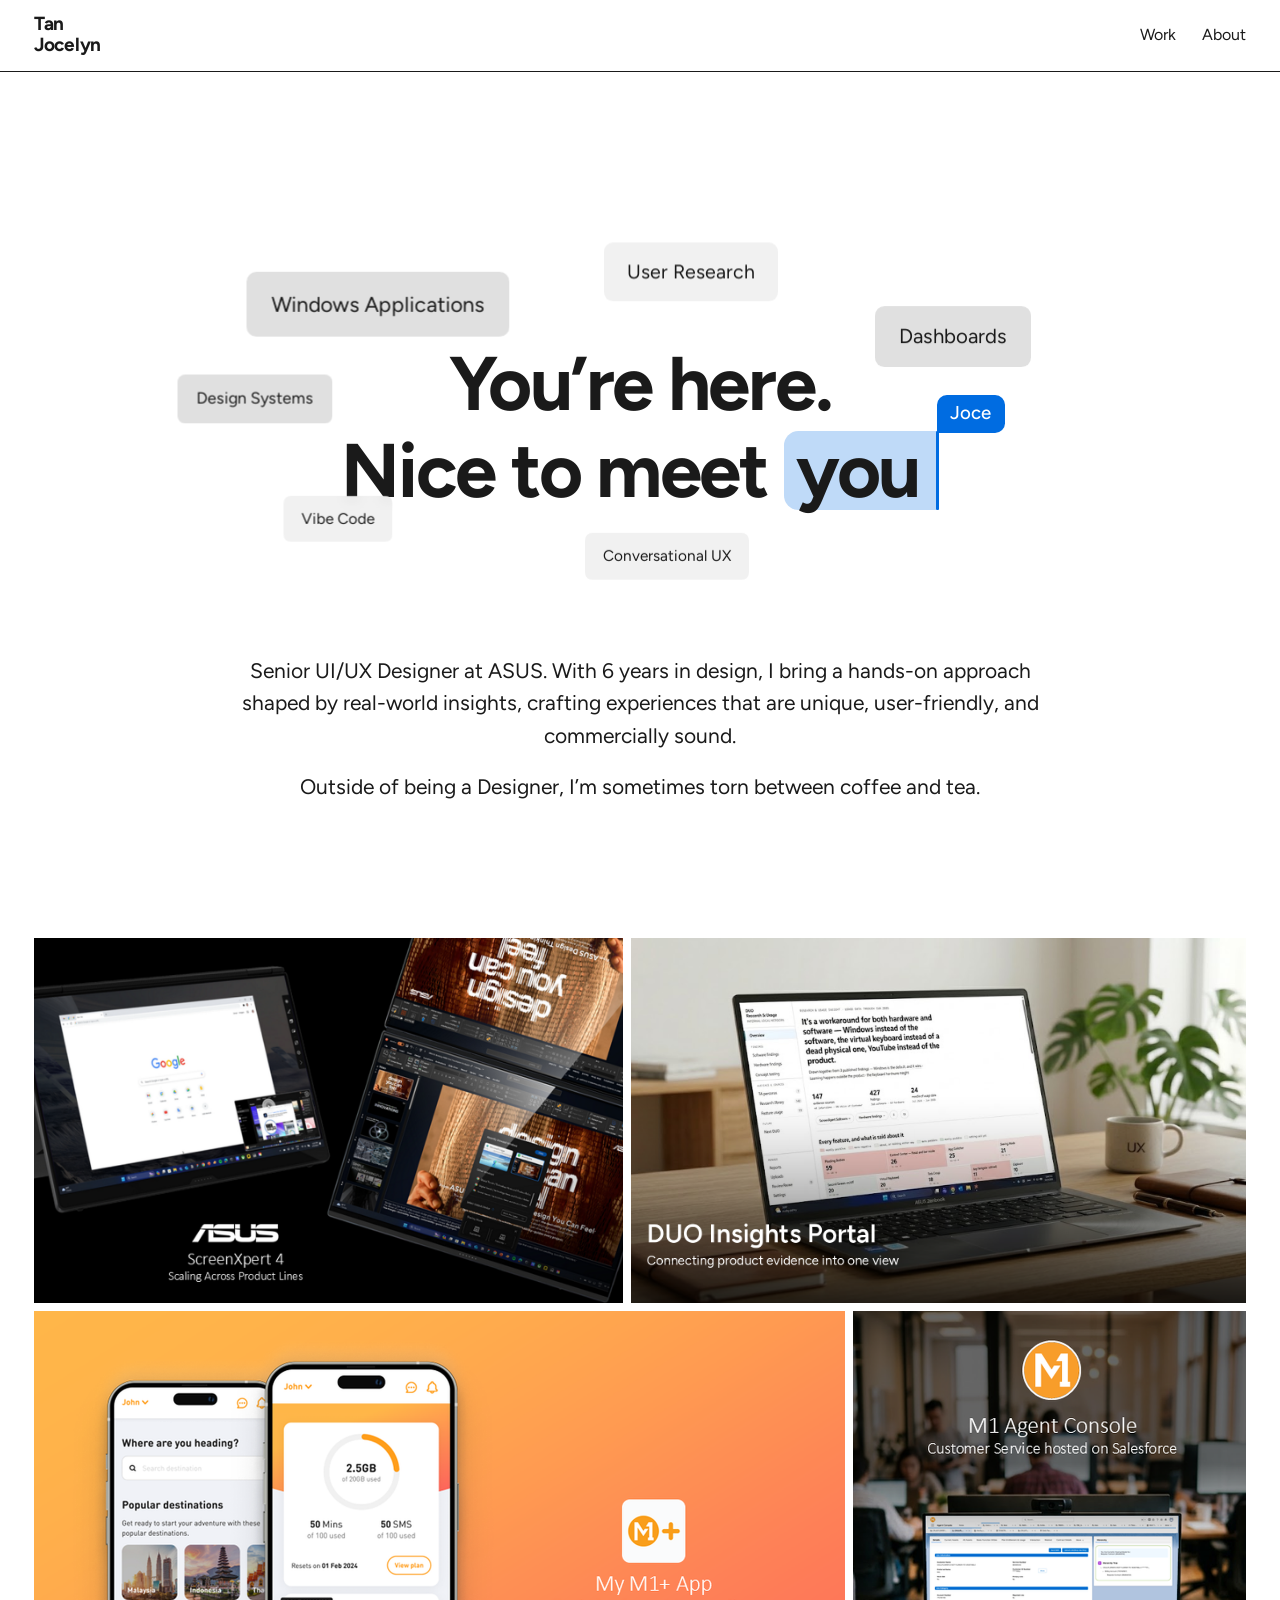
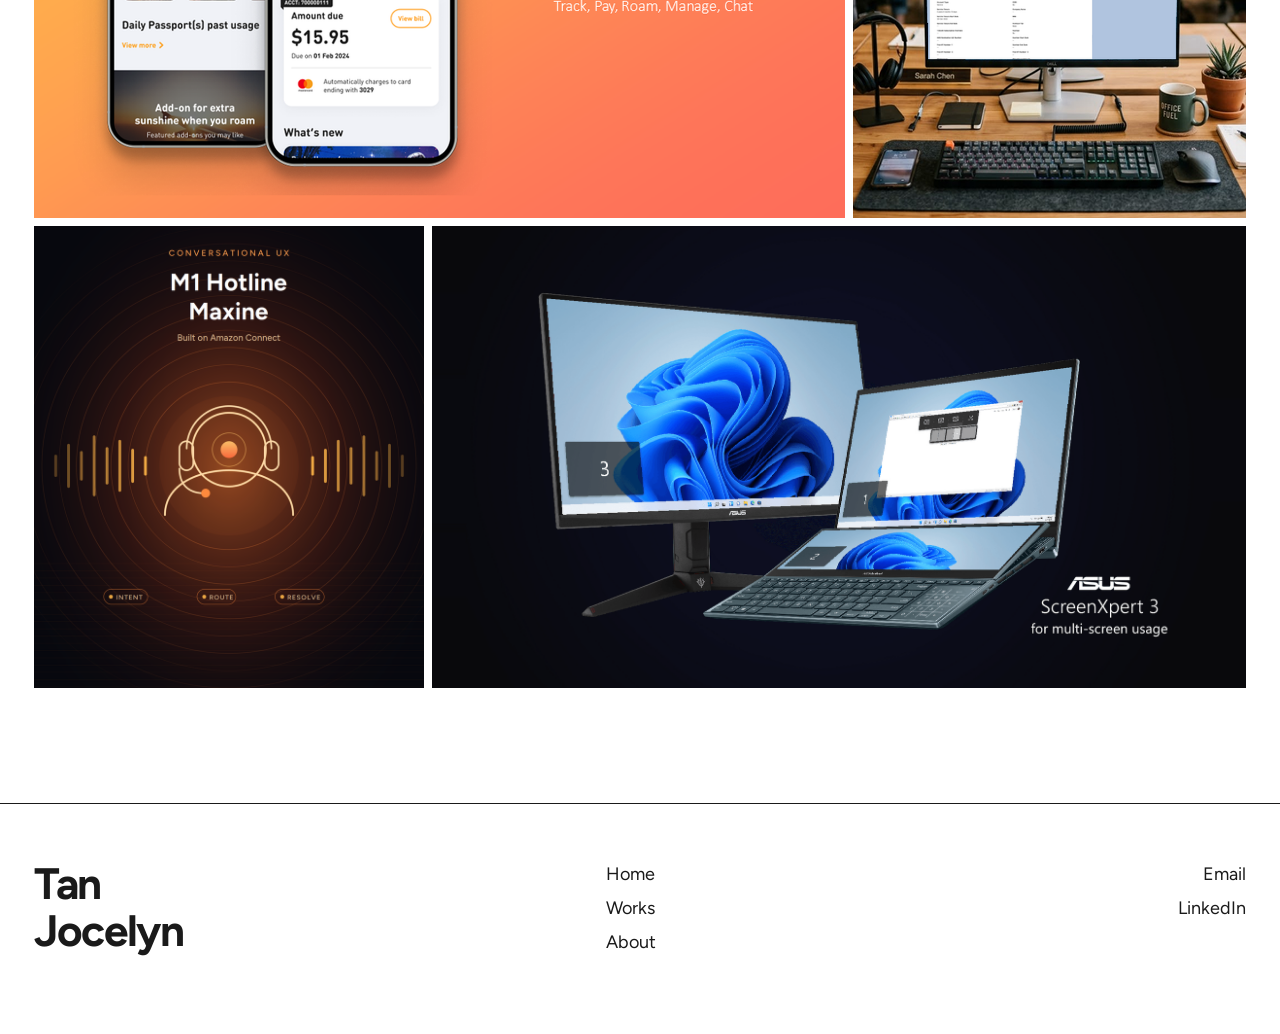
==== index.html @ 47a927bf "Portfolio Site" ====
<!DOCTYPE html>
<html lang="en" class="no-js">
<head>
<meta charset="utf-8">
<meta name="viewport" content="width=device-width, initial-scale=1">
<title>Tan Jocelyn — Product & UX Designer</title>
<meta name="description" content="Portfolio of Tan Jocelyn, a designer with over five years weaving form and experience across mobile, enterprise and multi-screen products.">

<meta property="og:title" content="Tan Jocelyn — Product &amp; UX Designer">
<meta property="og:description" content="Weaving form and experience. Selected work across mobile, enterprise and multi-screen products.">
<meta property="og:type" content="website">
<meta property="og:image" content="assets/work/my-m1-plus.png">

<link rel="preconnect" href="https://fonts.googleapis.com">
<link rel="preconnect" href="https://fonts.gstatic.com" crossorigin>
<link href="https://fonts.googleapis.com/css2?family=Figtree:wght@300;400;500;600;700;800&display=swap" rel="stylesheet">
<link rel="stylesheet" href="css/styles.css">
</head>
<body>

<a class="skip-link" href="#main">Skip to content</a>

<header class="site-header">
  <div class="container">
    <a class="wordmark" href="index.html">Tan<br>Jocelyn</a>
    <nav class="site-nav" aria-label="Main">
      <a href="#work">Work</a>
      <a href="about.html">About</a>
    </nav>
  </div>
</header>

<main id="main">

  <section class="hero">
    <div class="container">
      <div class="hero-stage">
        <h1 class="hero-title">You&rsquo;re here.<br>Nice to meet <span class="mark">you</span></h1>

        <!-- Skills markers. Every marker carries data-pin, so each keeps the
             exact --x/--y below (set with the drag editor). Remove data-pin from
             a marker and js/main.js will place it randomly on each load instead,
             around whichever markers are still pinned. --ax/--ay say where a
             card anchors once expanded, so it grows away from an edge. -->
        <div class="skills-field">

          <div class="chip" tabindex="0" data-pin data-fx="-35.1vw" data-fy="0.0vh" style="--tone: rgba(198, 198, 198, 0.55); --scale: 0.95; --x: 18.2%; --y: 43.3%; --ax: -28%; --ay: -45%;">
            <span class="chip-label">Design Systems</span>
            <span class="chip-body"><span class="chip-body-inner">
              <span class="chip-text">Building the foundations other people design on &mdash; component libraries, variants and patterns that hold up as a product grows across brands and screen sizes.</span>
              <span class="chip-links">
                <a href="work/my-m1-plus-mobile-app/index.html">My M1+ Mobile App &rarr;</a>
                <a href="work/screenxpert-4/index.html">ScreenXpert 4 &rarr;</a>
              </span>
            </span></span>
          </div>

          <div class="chip" tabindex="0" data-pin data-fx="22.8vw" data-fy="-26.1vh" style="--tone: rgba(232, 232, 232, 0.62); --scale: 1.15; --x: 54.2%; --y: 13.7%; --ax: -53%; --ay: -25%;">
            <span class="chip-label">User Research</span>
            <span class="chip-body"><span class="chip-body-inner">
              <span class="chip-text">Planning interviews, running sessions with real users, and turning what they say into findings a team can actually act on.</span>
              <span class="chip-links">
                <a href="work/screenxpert-2-3/index.html">ScreenXpert 2 &amp; 3 &rarr;</a>
                <a href="work/duo-insights-portal/index.html">DUO Insights Portal &rarr;</a>
              </span>
            </span></span>
          </div>

          <div class="chip" tabindex="0" data-pin data-fx="-36.0vw" data-fy="-32.4vh" style="--tone: rgba(198, 198, 198, 0.55); --scale: 1.25; --x: 28.4%; --y: 21.3%; --ax: -35%; --ay: -30%;">
            <span class="chip-label">Windows Applications</span>
            <span class="chip-body"><span class="chip-body-inner">
              <span class="chip-text">Universal Windows Platform software shipped through the Microsoft Store &mdash; designing within platform conventions and hardware constraints, then breaking out of them where the product needs it.</span>
              <span class="chip-links">
                <a href="work/screenxpert-4/index.html">ScreenXpert 4 &rarr;</a>
                <a href="work/screenxpert-2-3/index.html">ScreenXpert 2 &amp; 3 &rarr;</a>
              </span>
            </span></span>
          </div>

          <div class="chip" tabindex="0" data-pin data-fx="-37.5vw" data-fy="34.8vh" style="--tone: rgba(232, 232, 232, 0.62); --scale: 0.90; --x: 25.1%; --y: 71.2%; --ax: -33%; --ay: -65%;">
            <span class="chip-label">Vibe Code</span>
            <span class="chip-body"><span class="chip-body-inner">
              <span class="chip-text">Building the thing myself when the gap is clear and nobody owns it yet &mdash; shipping a working internal tool rather than a deck proposing one.</span>
              <span class="chip-links">
                <a href="work/duo-insights-portal/index.html">DUO Insights Portal &rarr;</a>
              </span>
            </span></span>
          </div>

          <div class="chip" tabindex="0" data-pin data-fx="40.5vw" data-fy="22.2vh" style="--tone: rgba(198, 198, 198, 0.55); --scale: 1.20; --x: 75.8%; --y: 28.8%; --ax: -68%; --ay: -35%;">
            <span class="chip-label">Dashboards</span>
            <span class="chip-body"><span class="chip-body-inner">
              <span class="chip-text">Dense, information-heavy interfaces for people who use them all day &mdash; breaking out of platform templates to fit how the work is really done.</span>
              <span class="chip-links">
                <a href="work/m1-agent-console/index.html">M1 Agent Console &rarr;</a>
                <a href="work/duo-insights-portal/index.html">DUO Insights Portal &rarr;</a>
              </span>
            </span></span>
          </div>

          <div class="chip" tabindex="0" data-pin data-fx="48.5vw" data-fy="29.1vh" style="--tone: rgba(232, 232, 232, 0.62); --scale: 0.90; --x: 52.2%; --y: 79.9%; --ax: -52%; --ay: -71%;">
            <span class="chip-label">Conversational UX</span>
            <span class="chip-body"><span class="chip-body-inner">
              <span class="chip-text">Designing how a system talks &mdash; scripting open-ended hotline conversations that capture what a caller actually wants instead of pushing them through a menu.</span>
              <span class="chip-links">
                <a href="work/m1-hotline-maxine/index.html">M1 Hotline &ndash; Maxine &rarr;</a>
              </span>
            </span></span>
          </div>

        </div>
      </div>
    </div>
  </section>


  <section class="intro">
    <div class="container">
      <p>Senior UI/UX Designer at ASUS. With 6 years in design, I bring a hands-on approach shaped by real-world insights, crafting experiences that are unique, user-friendly, and commercially sound.</p>
      <p>Outside of being a Designer, I&rsquo;m sometimes torn between coffee and tea.</p>
    </div>
  </section>

  <section class="works" id="work">
    <div class="container">
      <div class="works-grid">

        <div class="tile-row">
          <a class="work-card" href="work/screenxpert-4/index.html" style="--ar: 1.6867;">
            <img src="assets/work/screenxpert-4.png" alt="ScreenXpert 4 — scaling multi-screen experiences across ASUS product lines">
          </a>
          <a class="work-card" href="work/duo-insights-portal/index.html" style="--ar: 1.7602;">
            <img src="assets/work/duo-insights-portal.png" alt="DUO Insights Portal — connecting product evidence into one view">
          </a>
        </div>

        <div class="tile-row">
          <a class="work-card" href="work/my-m1-plus-mobile-app/index.html" style="--ar: 1.6000;">
            <img src="assets/work/my-m1-plus.png" alt="My M1+ App — track, pay, roam, manage and chat">
          </a>
          <a class="work-card" href="work/m1-agent-console/index.html" style="--ar: 0.7747;">
            <img src="assets/work/m1-agent-console.png" alt="M1 Agent Console — customer service portal app">
          </a>
        </div>

        <div class="tile-row">
          <a class="work-card" href="work/m1-hotline-maxine/index.html" style="--ar: 0.8463;">
            <img src="assets/work/m1-hotline-maxine.png" alt="M1 Hotline, Maxine — conversational UX on Amazon Connect">
          </a>
          <a class="work-card" href="work/screenxpert-2-3/index.html" style="--ar: 1.7632;">
            <img src="assets/work/screenxpert-2-3.png" alt="ScreenXpert 3 — for multi-screen usage">
          </a>
        </div>

      </div>
    </div>
  </section>

</main>

<footer class="site-footer">
  <div class="container">
    <p class="footer-wordmark">Tan<br>Jocelyn</p>
    <nav class="footer-nav" aria-label="Footer">
      <a href="index.html">Home</a>
      <a href="#work">Works</a>
      <a href="about.html">About</a>
    </nav>
    <div class="footer-contact">
      <a href="mailto:byjocetan@gmail.com">Email</a>
      <a href="https://www.linkedin.com/in/jocelyn-tan" rel="noopener">LinkedIn</a>
    </div>
  </div>
</footer>

<button class="to-top" type="button" aria-label="Back to top">
  <svg width="17" height="17" viewBox="0 0 17 17" fill="none" aria-hidden="true">
    <path d="M8.5 14V3M8.5 3L3.5 8M8.5 3L13.5 8"
          stroke="currentColor" stroke-width="1.6"
          stroke-linecap="round" stroke-linejoin="round"/>
  </svg>
</button>

<script src="js/main.js"></script>
</body>
</html>
---- css/styles.css ----
/* ==========================================================================
   Tan Jocelyn — portfolio
   Tokens first, then layout. Change a value here, it changes everywhere.
   ========================================================================== */

:root {
  /* Colour */
  --ink:        #1A1A1A;   /* headings, nav, body */
  --ink-muted:  #6E6E6E;   /* project descriptions, meta labels */
  --rule:       #1A1A1A;   /* hairline dividers */
  --paper:      #FFFFFF;
  --band:       #E6E6E6;   /* case-study hero band */
  --band-deep:  #28458E;   /* full-bleed quote band */
  --lavender:   #BFDAF8;   /* text highlight — the accent at 25% over white */
  --purple:     #006CE1;   /* cursor caret, name tag, selected nav */

  /* Type — see README: swap --font-sans to your real typeface */
  --font-sans: "Figtree", -apple-system, BlinkMacSystemFont, "Segoe UI", Helvetica, Arial, sans-serif;

  /* Layout */
  --container: 1280px;
  --gutter: clamp(20px, 3.5vw, 34px);
  --grid-gap: 22px;    /* works grid on the home page */
  --media-gap: 8px;    /* between images inside a case study */
  --tile-gap: 8px;     /* between tiles in the works mosaic */
  --section-gap: clamp(56px, 7vw, 96px);  /* between case study sections */
  --flight: 0.40s;     /* hero marker entrance, set in the path editor */
}

/* Reset ------------------------------------------------------------------ */
*, *::before, *::after { box-sizing: border-box; }
html { -webkit-text-size-adjust: 100%; scroll-behavior: smooth; }
body {
  margin: 0;
  background: var(--paper);
  color: var(--ink);
  font-family: var(--font-sans);
  font-size: 17px;
  line-height: 1.5;
  -webkit-font-smoothing: antialiased;
}
img { display: block; max-width: 100%; height: auto; }
a { color: inherit; }
h1, h2, h3, p, ul { margin: 0; }
ul { padding: 0; list-style: none; }

:focus-visible {
  outline: 2px solid var(--purple);
  outline-offset: 3px;
  border-radius: 2px;
}

.container {
  max-width: var(--container);
  margin-inline: auto;
  padding-inline: var(--gutter);
}

.skip-link {
  position: absolute;
  left: -9999px;
  top: 0;
  background: var(--ink);
  color: var(--paper);
  padding: 10px 16px;
  z-index: 100;
}
.skip-link:focus { left: 0; }

/* Header ----------------------------------------------------------------- */
.site-header {
  background: var(--paper);
}
.site-header .container {
  display: flex;
  align-items: center;
  justify-content: space-between;
  gap: 24px;
  padding-block: 14px 16px;
  border-bottom: 1px solid var(--rule);
}

/* Case study and About pages carry the band colour up through the header,
   so the header and hero read as one block. */
.page-case .site-header { background: var(--band); }
.wordmark {
  font-weight: 700;
  font-size: 19px;
  line-height: 1.08;
  letter-spacing: -0.015em;
  text-decoration: none;
}
.site-nav {
  display: flex;
  gap: clamp(16px, 2vw, 28px);
  font-size: 16px;
}
.site-nav a {
  text-decoration: none;
  color: var(--ink);
  transition: color 0.18s ease;
}
.site-nav a:hover { color: var(--purple); }
.site-nav a[aria-current="page"] {
  font-weight: 700;
  color: var(--purple);
}

/* Home hero -------------------------------------------------------------- */
.hero {
  /* Markers start beyond the window on all four sides, so contain the
     overflow rather than letting it extend the scrollable area. */
  overflow: clip;
  text-align: center;
  /* No bottom padding: the gap to the intro is set on .intro below, so it
     scales with the viewport instead of being a fixed pull upward. */
  padding-block: clamp(70px, 11vw, 148px) 0;
}
.hero-title {
  font-size: clamp(38px, 6.4vw, 76px);
  font-weight: 700;
  line-height: 1.14;
  letter-spacing: -0.03em;
  max-width: 15ch;
  margin-inline: auto;
}
/* Highlighted word + collaborator cursor.
   Geometry taken from the Figma SVG, expressed in em so the whole assembly
   scales with the headline:
     - highlight block rounded on the left, square on the right
     - caret bar sitting on that square right edge
     - name tag above it, bottom-left corner square so it points at the caret */
.mark {
  --caret-w: max(2px, 0.034em);

  position: relative;
  display: inline-block;
  background: var(--lavender);
  border-radius: 0.19em 0 0 0.19em;
  padding: 0.02em 0.26em 0.02em 0.16em;
  line-height: 1;
}

/* Caret */
.mark::before {
  content: "";
  position: absolute;
  top: 0;
  bottom: 0;
  right: 0;
  width: var(--caret-w);
  background: var(--purple);
  border-radius: calc(var(--caret-w) / 2);
  animation: caret-blink 1.06s infinite;
}

/* Hard on/off, no fade — a real text caret doesn't cross-dissolve. */
@keyframes caret-blink {
  0%, 49.9%   { opacity: 1; }
  50%, 99.9%  { opacity: 0; }
  100%        { opacity: 1; }
}

/* Name tag */
.mark::after {
  content: "Joce";
  position: absolute;
  left: calc(100% - var(--caret-w));
  bottom: calc(100% - 0.065em);
  background: var(--purple);
  color: #fff;
  font-size: 0.245em;
  font-weight: 500;
  line-height: 1;
  letter-spacing: 0;
  padding: 0.52em 0.72em;
  border-radius: 0.53em 0.53em 0.53em 0;
  white-space: nowrap;
}

.intro {
  text-align: center;
  /* A fixed negative margin used to pull this up into the marker field on
     narrow screens, where the hero shrinks but the offset did not. */
  margin-top: clamp(6px, 1vw, 12px);
  padding-bottom: clamp(56px, 8vw, 104px);
}
.intro p {
  font-size: clamp(17px, 1.65vw, 21px);
  line-height: 1.55;
  max-width: 62ch;
  margin-inline: auto;
}
.intro p + p { margin-top: 0.9em; }

/* Skills explorer -------------------------------------------------------- */
/* Frosted markers scattered around the headline. Hovering one expands the
   marker itself into a card — there is no separate popup. */

.hero-stage {
  position: relative;
  min-height: clamp(300px, 34vw, 430px);
  display: flex;
  align-items: center;
  justify-content: center;
}

.skills-field {
  position: absolute;
  inset: 0;
  pointer-events: none;
  z-index: 3;   /* markers sit flat on top of the headline */
}

.chip {
  position: absolute;
  pointer-events: auto;
  left: var(--x);
  top: var(--y);
  transform: translate(-50%, -50%);

  /* JS measures the collapsed width from the label so it can animate;
     max-content is the fallback if the script never runs. */
  width: var(--w, max-content);

  /* --scale sizes each marker individually (set inline per marker). It is
     read through --s so a breakpoint can override it without !important,
     since --scale itself arrives as an inline style. */
  --s: var(--scale, 1);
  font-size: calc(clamp(14px, 1.35vw, 17px) * var(--s));
  font-weight: 400;
  letter-spacing: 0;
  color: var(--ink);
  text-align: left;

  /* Two translucent greys, alternated per marker via --tone. A light blur
     keeps the label legible where a marker lands on the headline. */
  background: var(--tone, rgba(198, 198, 198, 0.55));
  backdrop-filter: blur(7px);
  -webkit-backdrop-filter: blur(7px);
  border: 0;
  border-radius: calc(8px * var(--s));
  padding: calc(13px * var(--s)) calc(20px * var(--s));
  cursor: pointer;
  transition: width 0.34s cubic-bezier(0.22, 1, 0.36, 1),
              transform 0.34s cubic-bezier(0.22, 1, 0.36, 1),
              background 0.28s ease, box-shadow 0.28s ease,
              border-radius 0.28s ease, padding 0.28s ease;
}

/* inline-block, not block: a block label stretches to the marker's width,
   which made measure() read the marker back instead of the text. */
.chip-label { white-space: nowrap; display: inline-block; }

/* Collapsed to nothing, then opened by animating the grid track. */
.chip-body {
  display: grid;
  grid-template-rows: 0fr;
  opacity: 0;
  transition: grid-template-rows 0.34s cubic-bezier(0.22, 1, 0.36, 1),
              opacity 0.2s ease;
}
/* Fixed width for two reasons: hidden text must not inflate the collapsed
   marker's max-content width, and the copy must not reflow while the card
   animates open. */
.chip-body-inner {
  overflow: hidden;
  width: 260px;
}

.chip.is-open {
  width: var(--open-w, 300px);
  z-index: 4;
  transform: translate(var(--ax, -50%), var(--ay, -50%));
  /* Expanded cards ignore --scale: the description has to stay readable
     whatever size the collapsed marker is. */
  font-size: 16px;
  background: rgba(250, 250, 250, 0.93);
  backdrop-filter: blur(20px);
  -webkit-backdrop-filter: blur(20px);
  border-radius: 12px;
  padding: 18px 20px;
  box-shadow: 0 18px 46px rgba(0, 0, 0, 0.16);
}
.chip.is-open .chip-label { font-weight: 700; }
.chip.is-open .chip-body { grid-template-rows: 1fr; opacity: 1; }

/* Entrance. Markers glide in from the nearest edge on load, the way a
   collaborator's cursor arrives. Hidden until JS drives them in; if the
   script never runs, html keeps .no-js and they simply show. */
.chip { opacity: 0; }
html.no-js .chip { opacity: 1; }
.chip.is-in { opacity: 1; }
.chip.enter {
  opacity: 0;
  transform: translate(calc(-50% + var(--fx, 0px)), calc(-50% + var(--fy, 0px)));
}
.chip.entering {
  transition: transform var(--flight, 0.95s) cubic-bezier(0.16, 1, 0.3, 1),
              opacity calc(var(--flight, 0.95s) * 0.55) ease;
}

.chip-text {
  display: block;
  font-size: 14px;
  font-weight: 400;
  line-height: 1.48;
  margin-top: 9px;
  white-space: normal;
}
.chip-links {
  display: flex;
  flex-direction: column;
  align-items: flex-start;
  gap: 5px;
  margin-top: 11px;
  font-size: 14px;
}
.chip-links a {
  color: var(--purple);
  text-decoration: none;
  border-bottom: 1px solid currentColor;
}
.chip-links a:hover { opacity: 0.72; }

@media (prefers-reduced-motion: reduce) {
  .chip, .chip-body { transition: none; }
}

/* No hover and no room to scatter — lay the markers out in flow instead. */
@media (max-width: 760px) {
  .hero-stage { display: block; min-height: 0; }
  .skills-field {
    position: static;
    pointer-events: auto;
    display: flex;
    flex-direction: column;
    align-items: stretch;
    gap: 8px;
    margin-top: 28px;
  }
  .chip {
    position: static;
    transform: none;
    width: auto;
    /* Stacked full-width, so the per-marker sizes read as inconsistent
       rather than deliberate. Flatten them all to one size here. */
    --s: 1;
  }
  .chip.is-open { background: rgba(250, 250, 250, 0.96); }
  .chip.is-open { width: auto; transform: none; }
  .chip-body-inner { width: auto; }
  /* Markers are in normal flow here, stacked below the headline, so the
     intro needs real clearance rather than a hairline gap. */
  .intro { margin-top: 30px; }
}

/* Back to top ------------------------------------------------------------ */
.to-top {
  position: fixed;
  right: max(20px, env(safe-area-inset-right, 0px));
  bottom: calc(20px + env(safe-area-inset-bottom, 0px));
  z-index: 50;

  width: 46px;
  height: 46px;
  display: grid;
  place-items: center;

  background: rgba(250, 250, 250, 0.86);
  backdrop-filter: blur(14px);
  -webkit-backdrop-filter: blur(14px);
  color: var(--ink);
  border: 1px solid rgba(0, 0, 0, 0.12);
  border-radius: 50%;
  box-shadow: 0 8px 24px rgba(0, 0, 0, 0.12);
  cursor: pointer;

  opacity: 0;
  visibility: hidden;
  transform: translateY(10px);
  transition: opacity 0.25s ease, transform 0.25s cubic-bezier(0.22, 1, 0.36, 1),
              visibility 0.25s, background 0.2s ease, color 0.2s ease;
}
.to-top.is-visible {
  opacity: 1;
  visibility: visible;
  transform: none;
}
.to-top:hover {
  background: var(--ink);
  color: var(--paper);
}
.to-top svg { display: block; }

@media (prefers-reduced-motion: reduce) {
  .to-top { transition: opacity 0.01ms; transform: none; }
}

/* Image comparison ------------------------------------------------------- */
/* Reusable: drop a .compare block anywhere with two images of the same
   dimensions. Reveal works by clipping the overlay, so neither image is
   ever moved, cropped or stretched. */

.compare-section { padding-bottom: 0; }

.compare { max-width: 1300px; margin-inline: auto; }

.compare-labels {
  display: flex;
  justify-content: space-between;
  gap: 20px;
  margin-bottom: 12px;
}
.compare-labels > div:last-child { text-align: right; }
.compare-name { font-size: 14px; font-weight: 700; letter-spacing: 0.01em; }
.compare-sub { font-size: 13px; color: var(--ink-muted); margin-top: 1px; }

.compare-frame {
  --pos: 50%;
  position: relative;
  overflow: hidden;
  border-radius: 10px;
  background: #F2F2F2;
  cursor: ew-resize;
  touch-action: pan-y;          /* vertical page scroll still works over it */
  user-select: none;
  -webkit-user-select: none;
}
.compare-frame img {
  display: block;
  width: 100%;
  height: auto;
  pointer-events: none;
}
/* The overlay sits exactly on the base image and is revealed by clipping,
   so neither image is ever moved or resized. */
.compare-over {
  position: absolute;
  inset: 0;
  clip-path: inset(0 calc(100% - var(--pos)) 0 0);
}
.compare-over img { position: absolute; top: 0; left: 0; }

.compare-frame.is-dragging .compare-over,
.compare-frame.is-dragging .compare-handle { transition: none; }

.compare-handle {
  position: absolute;
  top: 0; bottom: 0;
  left: var(--pos);
  width: 2px;
  margin-left: -1px;
  background: rgba(255, 255, 255, 0.92);
  box-shadow: 0 0 0 1px rgba(0, 0, 0, 0.14);
  cursor: ew-resize;
}
.compare-handle:focus-visible { outline: none; }

.compare-grip {
  position: absolute;
  top: 50%; left: 50%;
  transform: translate(-50%, -50%);
  display: flex;
  align-items: center;
  justify-content: center;
  gap: 4px;
  width: 54px;
  height: 32px;
  border-radius: 999px;
  background: rgba(255, 255, 255, 0.95);
  box-shadow: 0 4px 16px rgba(0, 0, 0, 0.22);
  color: var(--ink);
  font-size: 15px;
  line-height: 1;
  transition: transform 0.18s cubic-bezier(0.22, 1, 0.36, 1),
              box-shadow 0.18s ease;
}
.compare-frame:hover .compare-grip { transform: translate(-50%, -50%) scale(1.07); }
.compare-frame.is-dragging .compare-grip {
  transform: translate(-50%, -50%) scale(0.95);
  box-shadow: 0 2px 10px rgba(0, 0, 0, 0.3);
}
.compare-handle:focus-visible .compare-grip {
  outline: 2px solid var(--purple);
  outline-offset: 2px;
}

.compare-hint {
  margin-top: 12px;
  text-align: center;
  font-size: 13px;
  color: var(--ink-muted);
  transition: opacity 0.45s ease;
}
.compare-hint.is-gone { opacity: 0; }

@media (prefers-reduced-motion: reduce) {
  .compare-grip, .compare-hint { transition: none; }
}

@media (max-width: 680px) {
  .compare-labels { flex-direction: column; gap: 6px; }
  .compare-labels > div:last-child { text-align: left; }
  .compare-grip { width: 48px; height: 30px; }
}

/* Identical blocks.
   Add .fit to a row and both figures get the same width AND the same height,
   with the images cropped to fill. Nothing then depends on the source files
   matching each other: the block size is fixed and the captions sit on one
   line by construction. */
/* Captions share a line even if one of them wraps. */

/* Centred italic captions, for rows that sit under a section heading. */
/* Centred italic captions, for rows that sit under a section heading. */
.caps-center figcaption {
  text-align: center;
  font-style: italic;
  color: var(--ink-muted);
}

/* Multi-column image rows --------------------------------------------- */
/* One system for both pairs and trios: equal columns, and every image
   cropped to the same fixed block. Width and height are therefore identical
   for every image in a row, tops and bottoms line up, and the captions sit
   on one baseline. Nothing depends on the source files matching each other.
   Set --fit-ar on the row to choose the block's shape. */

.media-pair,
.media-trio {
  display: grid;
  gap: var(--media-gap);
  margin-top: var(--media-gap);
  align-items: start;
}
.media-pair { grid-template-columns: repeat(2, minmax(0, 1fr)); }
.media-trio { grid-template-columns: repeat(3, minmax(0, 1fr)); }

.media-pair > figure,
.media-trio > figure {
  margin: 0;
  min-width: 0;
  /* --dx/--dy nudge the whole block; set by the framing editor. */
  transform: translate(var(--dx, 0px), var(--dy, 0px));
}

.media-pair img,
.media-trio img {
  display: block;
  width: 100%;
  height: auto;
  aspect-ratio: var(--fit-ar, 4 / 3);
  object-fit: cover;
  /* object-position is set per image by the framing editor; top centre is
     only the default. --zoom scales the image inside its block. */
  object-position: top center;
  transform: scale(var(--zoom, 1));
  transform-origin: object-position;
}
.media-pair > figure,
.media-trio > figure { overflow: hidden; }

/* Keeps captions on one line even if one of them wraps.
   --cx/--cy nudge a caption, --cal sets its alignment. */
.media-pair figcaption,
.media-trio figcaption {
  min-height: 1.4em;
  text-align: var(--cal, left);
  transform: translate(var(--cx, 0px), var(--cy, 0px));
}
.caps-center figcaption { text-align: var(--cal, center); }

.case-media > .container > .media-pair:first-child,
.case-media > .container > .media-trio:first-child { margin-top: 0; }

@media (max-width: 680px) {
  .media-pair,
  .media-trio { grid-template-columns: minmax(0, 1fr); }
}

/* A captioned row needs clear separation before whatever follows it. */
.case-media > .container > .media-pair:has(figcaption) + figure,
.case-media > .container > .media-trio:has(figcaption) + figure,
.case-media figure.after-caption { margin-top: clamp(64px, 7vw, 104px); }

/* Section rhythm.
   Every section on a case study page is separated by the same gap, so the
   spacing reads identically from page to page. Sections carry no vertical
   padding of their own; the hero and the quote band keep theirs because it
   is the inside of a coloured band, not a gap. */
.page-case main > section + section { margin-top: var(--section-gap); }
.page-case main > .quote-band { margin-top: 0; }   /* sits flush under the hero */
.page-case main > section:last-child { margin-bottom: clamp(64px, 9vw, 112px); }

/* Next project ---------------------------------------------------------- */
/* Every case study ends with a route onward, so the reader never has to
   use the back button to find the next piece of work. */
.next-project .container {
  border-top: 1px solid var(--rule);
  padding-top: clamp(28px, 3.4vw, 44px);
}
.next-link {
  display: grid;
  row-gap: 4px;
  text-decoration: none;
  color: var(--ink);
  justify-items: start;
}
.next-label {
  font-size: 14px;
  color: var(--ink-muted);
  letter-spacing: 0.02em;
}
.next-title {
  font-size: clamp(26px, 3.4vw, 42px);
  font-weight: 400;
  line-height: 1.1;
  letter-spacing: -0.03em;
  transition: color 0.2s ease;
}
.next-title::after {
  content: " \2192";
  display: inline-block;
  transition: transform 0.25s cubic-bezier(0.22, 1, 0.36, 1);
}
.next-link:hover .next-title { color: var(--purple); }
.next-link:hover .next-title::after { transform: translateX(8px); }
.next-blurb {
  font-size: clamp(15px, 1.4vw, 18px);
  color: var(--ink-muted);
  max-width: 54ch;
  margin-top: 2px;
}

@media (prefers-reduced-motion: reduce) {
  .next-title, .next-title::after { transition: none; }
}

/* About footer scene ---------------------------------------------------- */
/* The drawing sits behind the whole footer, running edge to edge, with the
   wordmark, nav and contact details on the green. The grass tufts are
   separate images pinned back where they came from, each rotating from its
   base the way grass bends rather than slides. */

.scene-footer {
  position: relative;
  border-top: 0;
  padding-bottom: 0;
  color: #fff;
}
/* The drawing is anchored to the bottom at its natural height, so the sun
   and sky rise above the footer and spill into the page. Negative z-index
   keeps it behind the text of the section above. */
.scene-bg {
  position: absolute;
  bottom: 0;
  left: calc(-50vw + 50%);
  width: 100vw;
  z-index: -1;
  pointer-events: none;
}
.scene-base {
  display: block;
  width: 100%;
  height: auto;
}

/* The footer content sits over the green, clear of the chairs in the middle. */
.scene-footer .container {
  position: relative;
  z-index: 1;
  border-top: 0;
  padding-top: clamp(96px, 11vw, 150px);
  padding-bottom: clamp(34px, 4vw, 56px);
  align-items: end;
}
.scene-footer .footer-wordmark,
.scene-footer .footer-nav a,
.scene-footer .footer-contact a { color: #fff; }
.scene-footer .footer-nav a:hover,
.scene-footer .footer-contact a:hover { border-bottom-color: #fff; }

.tuft {
  position: absolute;
  left: var(--l);
  top: var(--t);
  width: var(--w);
  height: auto;
  transform-origin: bottom center;
  animation: sway var(--dur, 6s) var(--delay, 0s) cubic-bezier(0.37, 0, 0.63, 1) infinite;
  will-change: transform;
}

/* A gust rather than a metronome: the blade leans away, holds, springs back
   past rest, then settles. Uneven timing is what makes it read as wind. */
@keyframes sway {
  0%   { transform: rotate(calc(var(--sway, 7deg) * -0.25)); }
  18%  { transform: rotate(var(--sway, 7deg)); }
  34%  { transform: rotate(calc(var(--sway, 7deg) * 0.72)); }
  52%  { transform: rotate(calc(var(--sway, 7deg) * -0.55)); }
  68%  { transform: rotate(calc(var(--sway, 7deg) * 0.3)); }
  84%  { transform: rotate(calc(var(--sway, 7deg) * -0.4)); }
  100% { transform: rotate(calc(var(--sway, 7deg) * -0.25)); }
}

@media (prefers-reduced-motion: reduce) {
  .tuft { animation: none; }
}

@media (max-width: 680px) {
  /* Portrait screens crop the landscape hard, so give the text its own
     green rather than letting it fall on the chairs. */
  .scene-footer .container { padding-top: clamp(80px, 26vw, 130px); }
}

/* The written introduction, sharing the label-left grid used by Skills and
   Get in touch so all three sections line up down the page. */
.about-bio .about-col { row-gap: 0; }
.about-bio p {
  max-width: 62ch;
  font-size: clamp(17px, 1.7vw, 21px);
  line-height: 1.5;
}
.about-bio p + p { margin-top: 1em; }

/* Work experience path --------------------------------------------------- */
/* One full-bleed stage holding the drawn curve, the heading and the three
   role cards. Everything in it is positioned with --x / --y as a share of
   the stage, so each piece can be moved independently. */

.path-wrap { position: relative; }
/* The curve climbs past the top of the section and behind the header. */
.path-stage { overflow: visible; }
.site-header { position: relative; z-index: 2; }

.path-stage {
  position: relative;
  left: calc(-50vw + 50%);
  width: 100vw;
  /* A viewport-width unit, so the section keeps its proportions.
     Must be a length — a percentage here collapses the whole stage. */
  height: var(--stage-h, 86vw);
}

.path-title {
  position: absolute;
  z-index: 1;
  left: var(--x);
  top: var(--y);
  margin: 0;
  font-size: clamp(34px, 4.6vw, 58px);
  font-weight: 400;
  line-height: 1.04;
  letter-spacing: -0.035em;
}

/* The line and its cards share one layer, so they move, scale and rotate
   together. A card can never drift away from the marker it belongs to. */
.path-layer {
  position: absolute;
  left: var(--lx, 18%);
  top: calc(var(--ly, 0%) - var(--header-h, 0px) * var(--lift, 0));
  width: var(--lw, 44%);
  transform: rotate(var(--lr, 0deg));
  transform-origin: top left;
}
.path-line {
  display: block;
  width: 100%;
  height: auto;
  pointer-events: none;
  position: relative;
  z-index: -1;
}
/* Pinned to its marker, then counter-rotated so the text stays upright and
   the offset is measured on screen rather than along the tilted line. */
.path-card {
  position: absolute;
  left: var(--mx);
  top: var(--my);
  width: 270px;
  transform-origin: 0 0;
  transform: rotate(calc(-1 * var(--lr, 0deg))) translate(var(--dx, 34px), var(--dy, -50%));
}
.pc-org { font-size: 14px; color: var(--ink-muted); margin-bottom: 4px; }
.pc-role { font-size: 18px; font-weight: 700; line-height: 1.2; }
.pc-dates { font-size: 15px; color: var(--ink-muted); margin-top: 2px; }
.pc-industry { font-size: 15px; margin-top: 10px; }
.pc-links { display: flex; flex-direction: column; gap: 5px; margin-top: 10px; font-size: 14px; }
.pc-links a {
  color: var(--purple);
  text-decoration: none;
  border-bottom: 1px solid currentColor;
  align-self: flex-start;
}
.pc-links a:hover { opacity: 0.72; }

/* Too narrow for a diagram — drop the curve and stack the roles. */
@media (max-width: 860px) {
  .path-stage { left: 0; width: 100%; height: auto; }
  .path-layer { position: static; width: 100%; transform: none; }
  .path-line { display: none; }
  .path-title { position: static; margin-bottom: 26px; }
  .path-card {
    position: static;
    width: auto;
    transform: none;
    margin-bottom: 26px;
  }
}

/* Work experience timeline ---------------------------------------------- */
/* Roles are spans on a dated axis, not points — each one has a duration.
   Hover or focus a card to reveal the industry and the related work. */

.timeline { position: relative; }

/* Too narrow for an axis — stack the roles as cards instead. */

/* Skills follows the timeline. */
.path-wrap + .about-row .container { padding-top: 80px; }
/* Room above the footer for the sun to rise into — just enough to clear
   the drawing, not a gap of its own. */
.about-row:last-of-type { padding-bottom: clamp(110px, 14vw, 200px); }

/* About page ------------------------------------------------------------- */

.about-row { padding-bottom: clamp(48px, 7vw, 92px); }
/* A heading whose content follows in its own section below it. */
.about-row.tight { padding-bottom: 0; }
.about-row .container {
  padding-top: clamp(34px, 4vw, 54px);
  display: grid;
  grid-template-columns: minmax(0, 1fr) minmax(0, 1fr);
  column-gap: clamp(32px, 5vw, 72px);
}
.about-title {
  font-size: clamp(34px, 4.6vw, 58px);
  font-weight: 400;
  line-height: 1.04;
  letter-spacing: -0.035em;
}
.about-col { display: grid; row-gap: clamp(26px, 3.2vw, 40px); }
.about-label {
  font-size: clamp(14px, 1.25vw, 16px);
  color: var(--ink-muted);
  margin-bottom: 0.85em;
}
.about-entry p:not(.about-label) {
  font-size: clamp(16px, 1.5vw, 19px);
  line-height: 1.5;
  max-width: 48ch;
}

@media (max-width: 860px) {
  .about-row .container { grid-template-columns: minmax(0, 1fr); row-gap: 26px; }
}

/* Works grid ------------------------------------------------------------- */
.works {
  padding-bottom: clamp(64px, 9vw, 116px);
}
.works .container {
  padding-top: clamp(16px, 2.5vw, 32px);
}
/* Tiled mosaic. The heroes carry their own titles, so the tiles are the
   artwork alone. Row spans are computed in js/main.js from each image's
   own proportions, which packs tiles of different shapes without gaps. */
/* Justified rows. Each row is a flex line whose items grow in proportion to
   their aspect ratio, so every tile in a row ends up exactly the same height
   while keeping its own shape — a portrait tile simply takes less width. */
.works-grid {
  display: grid;
  row-gap: var(--tile-gap);
}
.tile-row {
  display: flex;
  gap: var(--tile-gap);
}
.tile-row > .work-card {
  flex: var(--ar) 1 0 0;   /* width proportional to aspect ratio */
  min-width: 0;
  /* The tile stretches to the row height, and the image fills it. Without
     this, sub-pixel rounding leaves one tile a hair short and its background
     shows as a pale strip under the image. */
  display: flex;
}
.tile-row > .work-card > img {
  width: 100%;
  height: 100%;
  object-fit: cover;
}
.work-card {
  text-decoration: none;
  display: block;
  overflow: hidden;
  /* Dark, so that if anything ever does show through behind a dark tile it
     reads as part of the artwork rather than as a grey gap. */
  background: #09090C;
}
.work-card img {
  display: block;
  width: 100%;
  height: auto;
  transition: transform 0.45s cubic-bezier(0.22, 1, 0.36, 1),
              opacity 0.25s ease;
}
.work-card:hover img { transform: scale(1.025); opacity: 0.94; }
.work-card:focus-visible { outline: 2px solid var(--purple); outline-offset: 3px; }

/* Before the spans are measured, fall back to natural flow. */
.works-grid:not(.is-tiled) { grid-auto-rows: auto; }

@media (prefers-reduced-motion: reduce) {
  .work-card:hover img { transform: none; }
}

/* Case study ------------------------------------------------------------- */
.case-hero {
  background: var(--band);
  padding-block: clamp(40px, 5.5vw, 64px) clamp(64px, 11vw, 148px);
}
.case-hero .container {
  display: grid;
  grid-template-columns: minmax(0, 1fr) minmax(0, 1fr);
  column-gap: clamp(32px, 5vw, 72px);
  align-items: start;
}
.case-label {
  font-size: clamp(17px, 1.6vw, 20px);
  font-weight: 400;
  letter-spacing: -0.01em;
  margin-bottom: 0.2em;
}
.case-title {
  font-size: clamp(38px, 5.4vw, 66px);
  font-weight: 400;
  line-height: 1.06;
  letter-spacing: -0.035em;
}
.case-summary {
  font-size: clamp(16px, 1.5vw, 19px);
  line-height: 1.52;
  max-width: 52ch;
}
.case-summary + .case-summary { margin-top: 1em; }

.case-meta {
  margin-top: clamp(32px, 4vw, 52px);
  display: grid;
  grid-template-columns: minmax(120px, 168px) minmax(0, 1fr);
  row-gap: 10px;
  column-gap: 24px;
  font-size: clamp(15px, 1.35vw, 17px);
}
.case-meta dt { color: var(--ink-muted); }
.case-meta dd { margin: 0; }
.case-meta a { text-decoration: underline; text-underline-offset: 3px; }

.case-body { padding-block: 0; }
.case-section + .case-section { margin-top: clamp(40px, 5vw, 64px); }
.case-section h2 {
  font-size: clamp(21px, 2.4vw, 30px);
  font-weight: 400;
  line-height: 1.12;
  letter-spacing: -0.03em;
  margin-bottom: 0.6em;
}
.case-section p {
  font-size: clamp(16px, 1.5vw, 19px);
  line-height: 1.5;
  max-width: 76ch;
}
/* Full-measure body copy, for sections that should run the page width. */
.case-section.wide p,
.case-section.wide .bullets { max-width: none; }

/* Centred section, matching the callouts. */
.case-section.centered { text-align: center; }
.case-section.centered p { margin-inline: auto; }
/* The list is centred as a block, its lines still left-aligned against
   each other — centring each bullet leaves a ragged left edge. */
.case-section.centered .sub-block {
  display: inline-block;
  padding-left: 0;
  text-align: left;
}

/* Centred, matching the callout sections' treatment. */

.case-section p + p { margin-top: 1em; }
.bullets {
  margin-top: 1.4em;
  display: grid;
  row-gap: 8px;
  max-width: 78ch;
}
.bullets li { padding-left: 26px; position: relative; }
.bullets li::before {
  content: "·";
  position: absolute;
  left: 8px;
  top: -0.15em;
  font-size: 1.3em;
}

/* Full-bleed quote band */
.quote-band {
  background: var(--band-deep);
  color: #fff;
  text-align: center;
  padding-block: clamp(28px, 3.6vw, 46px);
}
.quote-band blockquote {
  margin: 0;
  font-size: clamp(19px, 2.3vw, 29px);
  font-weight: 400;
  line-height: 1.26;
  letter-spacing: -0.02em;
  /* No width cap — the <br> sets the two lines, so each stays on one line. */
  max-width: none;
}
.quote-band figcaption {
  margin-top: clamp(12px, 1.6vw, 20px);
  font-size: clamp(14px, 1.2vw, 16px);
  line-height: 1.45;
}
.quote-band .attrib-name { font-weight: 700; }
.quote-band .attrib-role { opacity: 0.85; }

/* Bordered panel of centred text */
.panel {
  border: 1px solid #C9C9C9;
  text-align: center;
  padding: clamp(32px, 4.5vw, 56px) clamp(20px, 3vw, 40px);
}
.panel h2 {
  font-size: clamp(21px, 2.4vw, 30px);
  font-weight: 400;
  line-height: 1.12;
  letter-spacing: -0.03em;
  margin-bottom: 1.1em;
}
.panel h3 {
  font-size: 18px;
  font-weight: 700;
  margin-bottom: 0.35em;
}
.panel p { line-height: 1.5; }
.panel p + h3 { margin-top: 1.6em; }

/* Numbered items with a bold lead line */
.lead-list { display: grid; row-gap: 1.35em; max-width: 46ch; }
.lead-list h3 {
  font-size: 17px;
  font-weight: 700;
  margin-bottom: 0.1em;
}
.lead-list p { line-height: 1.45; }

/* Two text sections side by side — e.g. Background | Contributions */
.case-cols {
  display: grid;
  grid-template-columns: repeat(2, minmax(0, 1fr));
  column-gap: clamp(32px, 5vw, 72px);
  row-gap: clamp(36px, 4.5vw, 56px);
}
.case-cols .case-section { margin-top: 0; }
.case-cols .case-section p,
.case-cols .bullets { max-width: 46ch; }

/* Four narrow columns — the hotline script groups */
/* Space the column groups away from the paragraph that introduces them. */
.case-section + .case-cols { margin-top: clamp(28px, 3.4vw, 46px); }
.case-cols.cols-4 { grid-template-columns: repeat(4, minmax(0, 1fr)); }
.case-cols.cols-4 .case-section p { max-width: none; }

/* A bold label with plain text beneath, used inside column groups */
.col-group h3 {
  font-size: 17px;
  font-weight: 700;
  letter-spacing: -0.005em;
  margin-bottom: 0.15em;
}
.col-group p { line-height: 1.45; }

/* Dashes rather than dots, where the source copy uses them. */
.bullets.dashes li::before { content: "\2013"; font-size: 1em; top: 0; }

/* A centred statement that introduces the imagery below it. */

/* A centred statement that introduces the imagery below it. */
.case-callout { text-align: center; }
.case-callout h2 {
  font-size: clamp(21px, 2.4vw, 30px);
  font-weight: 400;
  line-height: 1.12;
  letter-spacing: -0.03em;
  margin-bottom: 0.6em;
}
.case-callout p {
  font-size: clamp(16px, 1.5vw, 19px);
  line-height: 1.5;
  max-width: 76ch;
  margin-inline: auto;
}

/* An indented sub-group inside a section — "Core Challenges include:" and
   its bullets sit inset from the lead paragraph. */
.sub-block {
  margin-top: 1.7em;
  padding-left: clamp(20px, 3.4vw, 44px);
}
.sub-block > p { margin-bottom: 0.35em; }
.sub-block .bullets { margin-top: 0; }

.case-media { padding-bottom: 0; }

.case-media figure { margin: 0; }
/* Only between blocks stacked in the container — never between figures
   inside a pair or trio, where it would push the 2nd and 3rd down. */
.case-media > .container > figure + figure,
.case-media > .container > figure + .media-pair,
.case-media > .container > figure + .media-trio,
.case-media > .container > .media-pair + figure,
.case-media > .container > .media-trio + figure { margin-top: var(--media-gap); }
/* A flex line, not a grid: each figure grows in proportion to its image's
   aspect ratio, so the images come out exactly the same height and their
   captions land on one baseline. A grid of equal columns could not do this,
   because two images of different proportions then render different heights. */
/* A media block that opens a section shouldn't be pushed down by the gap. */
.case-media img { width: 100%; background: #f2f2f2; }

.case-media figcaption {
  font-size: 14px;
  color: var(--ink);
  margin-top: 10px;
}
/* Footer ----------------------------------------------------------------- */
.site-footer {
  padding-bottom: clamp(44px, 6vw, 80px);
}
.site-footer .container {
  display: grid;
  grid-template-columns: minmax(0, 1fr) minmax(0, 1fr) auto;
  gap: 28px;
  align-items: start;
  border-top: 1px solid var(--rule);
  padding-top: clamp(36px, 4.5vw, 58px);
}
/* The About footer carries the drawing, so it needs no rule above it. */
.scene-footer .container { border-top: 0; }
.footer-wordmark {
  font-size: clamp(30px, 3.6vw, 44px);
  font-weight: 700;
  line-height: 1.06;
  letter-spacing: -0.03em;
}
.footer-nav { display: grid; row-gap: 6px; font-size: 18px; }
.footer-nav a { text-decoration: none; justify-self: start; border-bottom: 1px solid transparent; }
.footer-nav a:hover { border-bottom-color: var(--ink); }

/* Contact details, right-aligned opposite the wordmark. */
.footer-contact {
  display: grid;
  row-gap: 6px;
  font-size: 18px;
  text-align: right;
}
.footer-contact a {
  color: var(--ink);
  text-decoration: none;
  justify-self: end;
  border-bottom: 1px solid transparent;
}
.footer-contact a:hover { border-bottom-color: var(--ink); }

/* Links inside About entries */
.about-entry a {
  color: var(--purple);
  text-decoration: none;
  border-bottom: 1px solid currentColor;
}
.about-entry a:hover { opacity: 0.72; }

/* Scroll reveal ---------------------------------------------------------- */
.reveal {
  opacity: 0;
  transform: translateY(18px);
  transition: opacity 0.6s ease, transform 0.6s cubic-bezier(0.22, 1, 0.36, 1);
  transition-delay: var(--reveal-delay, 0ms);
}
.reveal.is-visible { opacity: 1; transform: none; }
/* If JS never runs, nothing should stay invisible. */
.no-js .reveal { opacity: 1; transform: none; }

@media (prefers-reduced-motion: reduce) {
  html { scroll-behavior: auto; }
  .reveal { opacity: 1; transform: none; transition: none; }
  * { animation-duration: 0.01ms !important; transition-duration: 0.01ms !important; }
  /* Must come after the blanket rule above, or the caret strobes instead of
     stopping: a 0.01ms infinite animation runs faster, not slower. */
  .mark::before { animation: none !important; opacity: 1; }
}

/* Responsive ------------------------------------------------------------- */
@media (max-width: 860px) {
  .case-hero .container { grid-template-columns: minmax(0, 1fr); row-gap: 28px; }
  .site-footer .container { grid-template-columns: minmax(0, 1fr); }
  .footer-contact { text-align: left; }
  .footer-contact a { justify-self: start; }

  .case-cols.cols-4 { grid-template-columns: repeat(2, minmax(0, 1fr)); }
}

@media (max-width: 680px) {
  body { font-size: 16px; }
  .tile-row { flex-direction: column; }
  .case-cols,
  .case-cols.cols-4 { grid-template-columns: minmax(0, 1fr); }
  .site-nav { gap: 16px; font-size: 15px; }
  .hero-title { max-width: none; }
  .case-meta { grid-template-columns: minmax(0, 1fr); row-gap: 2px; }
  .case-meta dd { margin-bottom: 12px; }
}
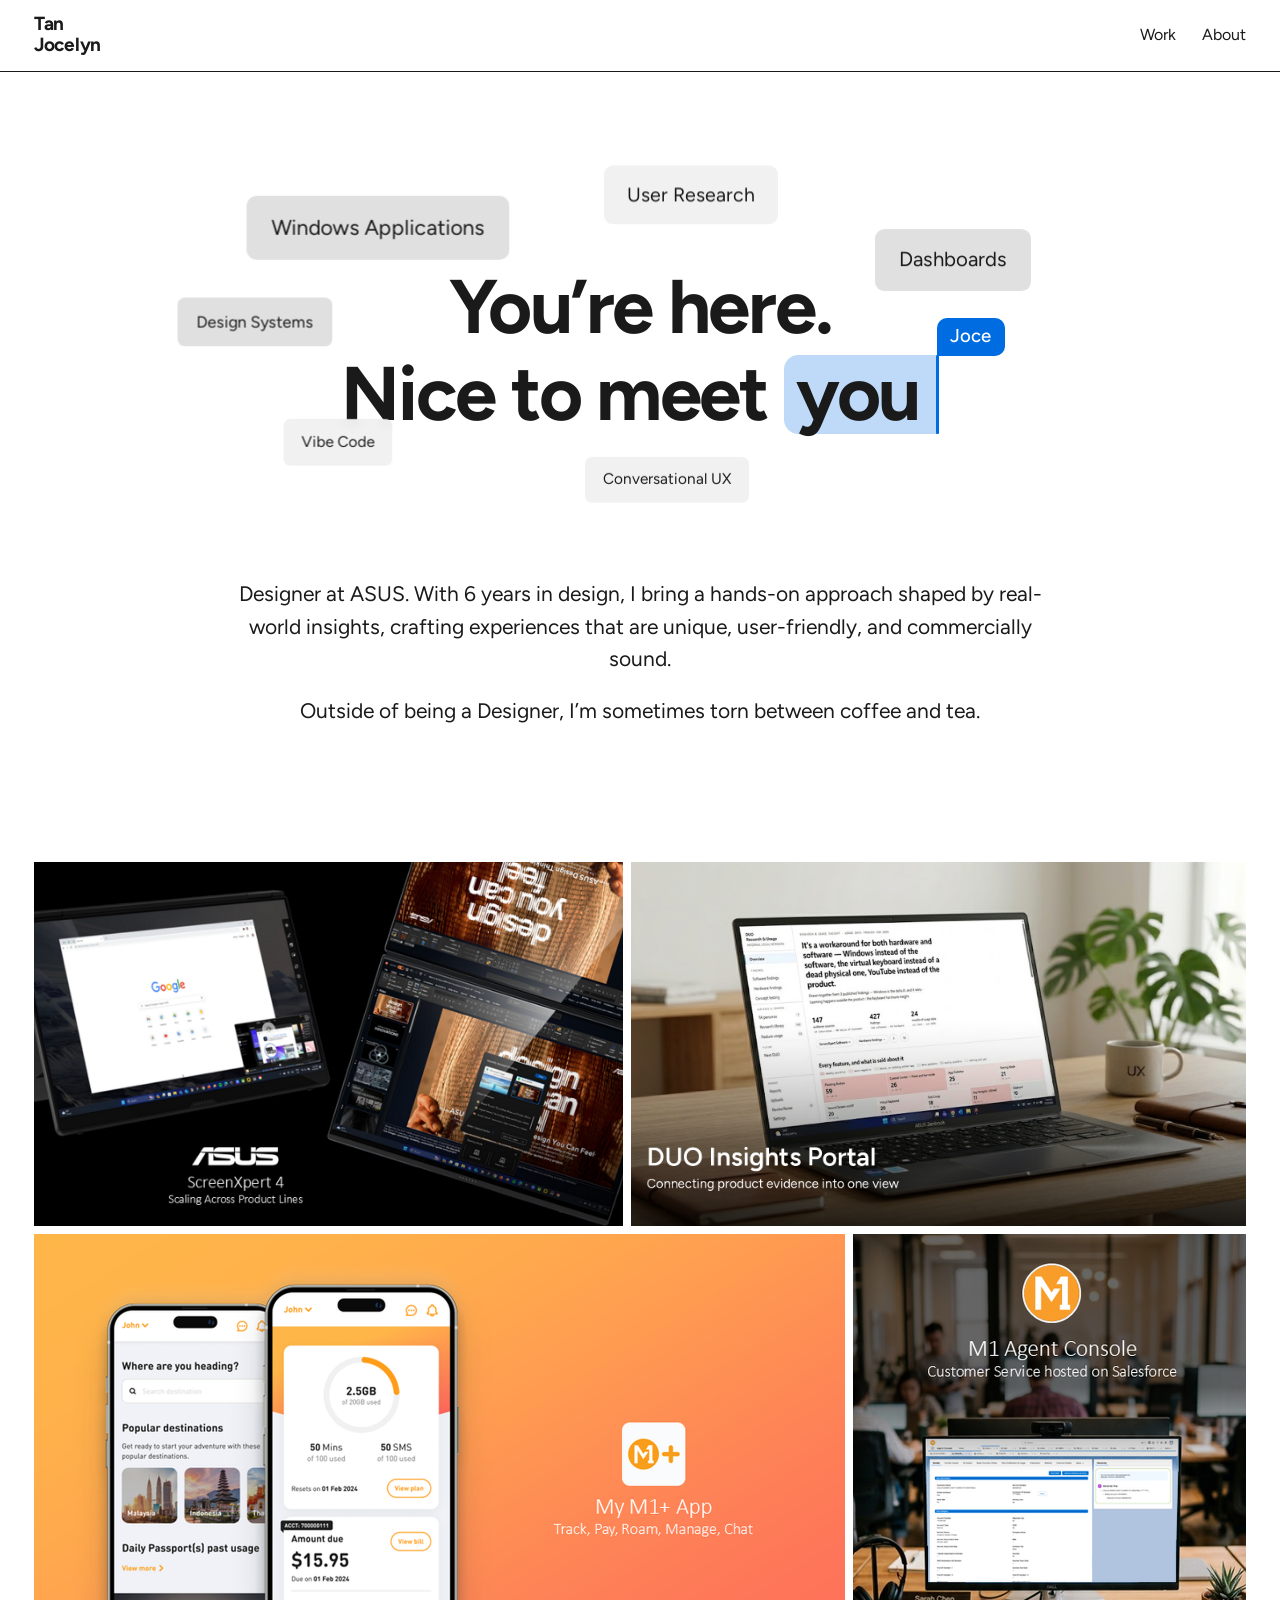
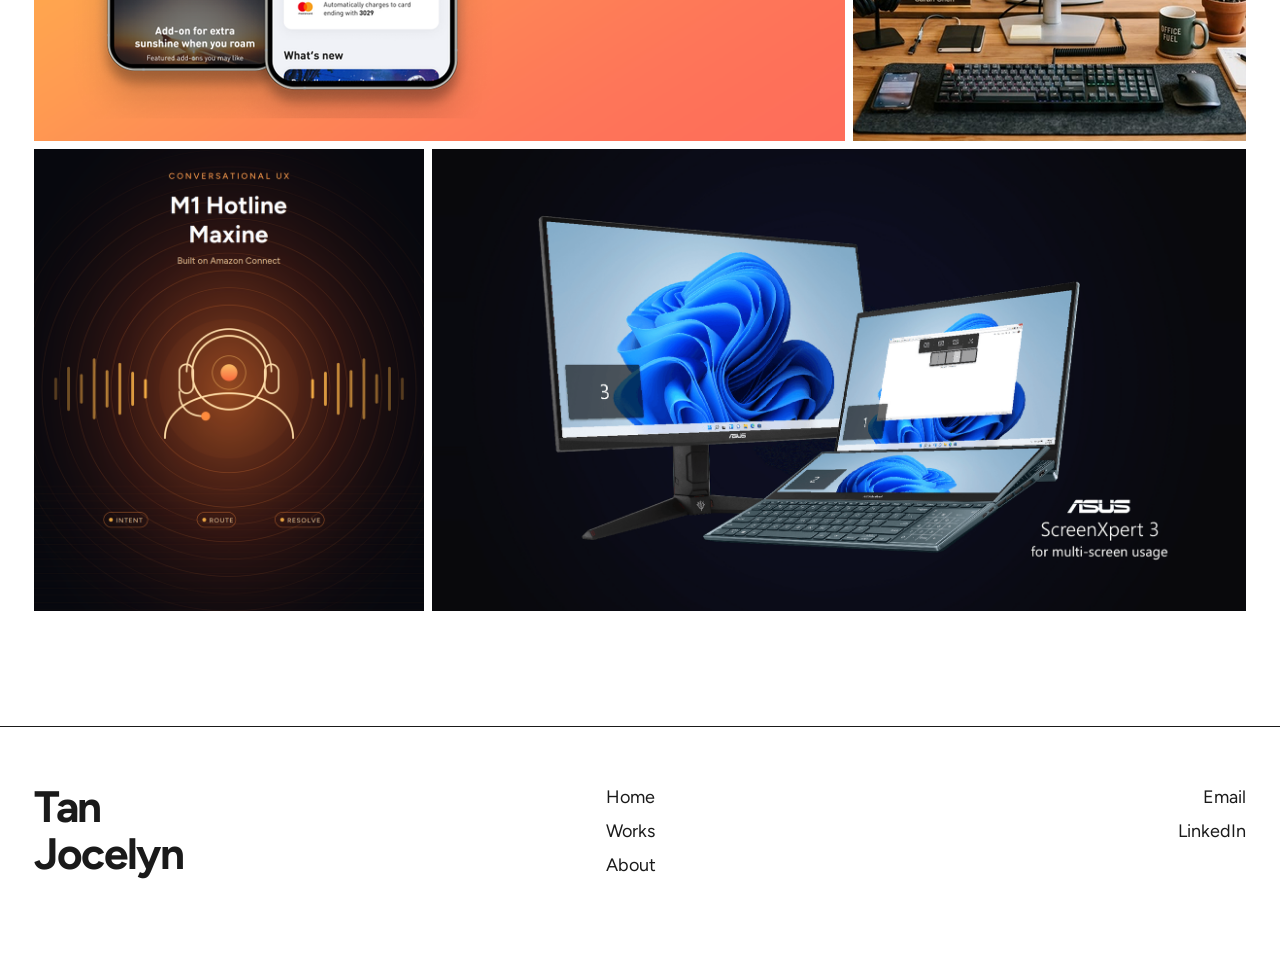
==== commit aa0a926c: "Update index.html" ====
--- a/index.html
+++ b/index.html
@@ -116,7 +116,7 @@
 
   <section class="intro">
     <div class="container">
-      <p>Senior UI/UX Designer at ASUS. With 6 years in design, I bring a hands-on approach shaped by real-world insights, crafting experiences that are unique, user-friendly, and commercially sound.</p>
+      <p>Designer at ASUS. With 6 years in design, I bring a hands-on approach shaped by real-world insights, crafting experiences that are unique, user-friendly, and commercially sound.</p>
       <p>Outside of being a Designer, I&rsquo;m sometimes torn between coffee and tea.</p>
     </div>
   </section>
--- a/css/styles.css
+++ b/css/styles.css
@@ -30,8 +30,11 @@
 /* Reset ------------------------------------------------------------------ */
 *, *::before, *::after { box-sizing: border-box; }
 html { -webkit-text-size-adjust: 100%; scroll-behavior: smooth; }
+html { overflow-x: clip; }
+
 body {
   margin: 0;
+  overflow-x: clip;
   background: var(--paper);
   color: var(--ink);
   font-family: var(--font-sans);
@@ -114,7 +117,7 @@
   text-align: center;
   /* No bottom padding: the gap to the intro is set on .intro below, so it
      scales with the viewport instead of being a fixed pull upward. */
-  padding-block: clamp(70px, 11vw, 148px) 0;
+  padding-block: clamp(34px, 5vw, 68px) 0;
 }
 .hero-title {
   font-size: clamp(38px, 6.4vw, 76px);
@@ -746,7 +749,12 @@
 .path-title {
   position: absolute;
   z-index: 1;
-  left: var(--x);
+  /* Aligned to the same container edge as the About and Skills labels,
+     not to a share of the full-bleed stage. */
+  left: 50%;
+  width: min(var(--container), 100% - var(--gutter) * 2);
+  transform: translateX(-50%);
+  padding-inline: var(--gutter);
   top: var(--y);
   margin: 0;
   font-size: clamp(34px, 4.6vw, 58px);
